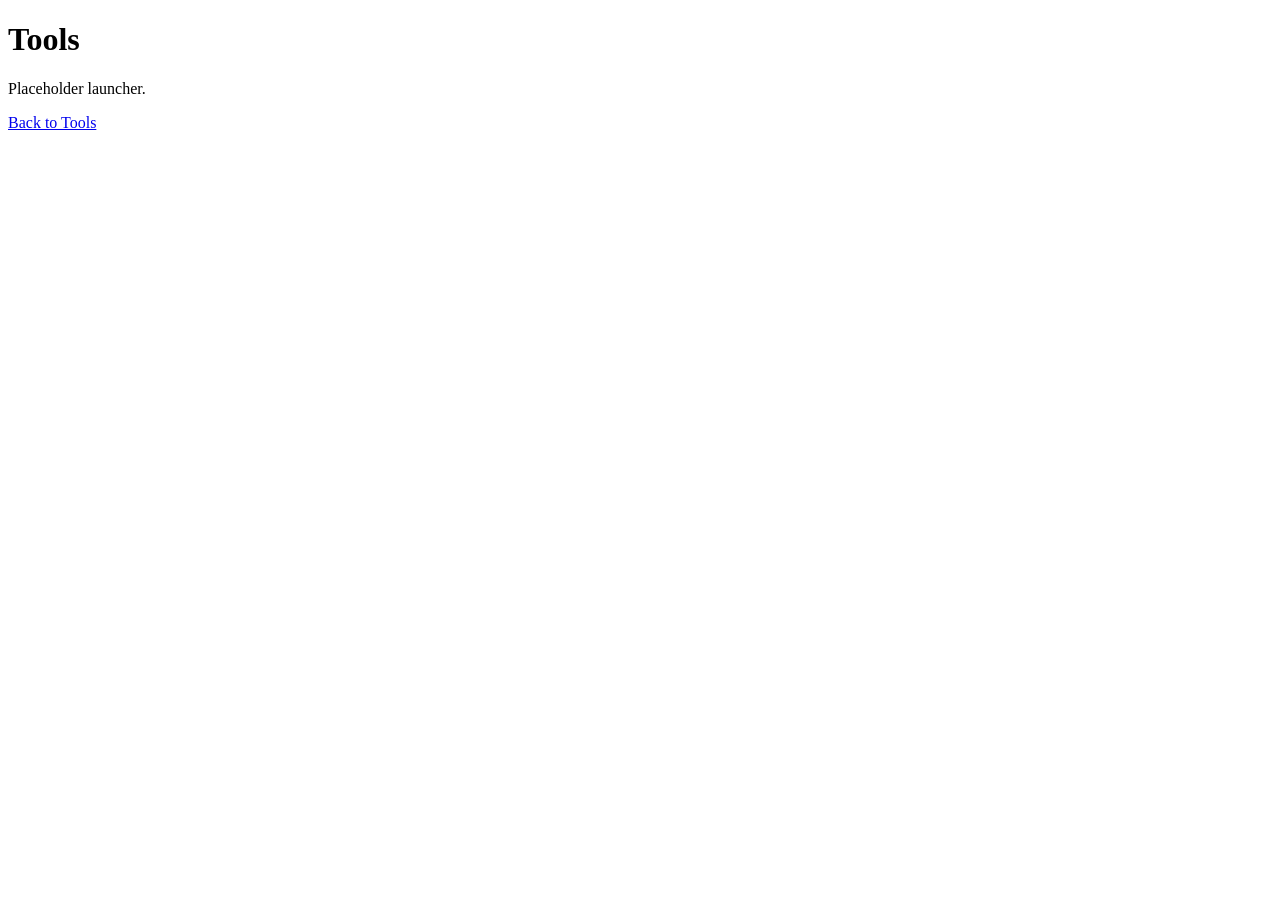
==== index.html @ 0edc9be3 "Release 0.1.0+3cd2ec3.2026-11-11" ====
<!doctype html>
<html lang="en">
<head>
<meta charset="utf-8">
<meta name="viewport" content="width=device-width, initial-scale=1, viewport-fit=cover">
<meta name="robots" content="noindex, nofollow">
<meta name="theme-color" content="#0B6E78">
<link rel="manifest" href="/manifest.webmanifest">
<link rel="icon" href="/icons/icon-192.png">
<title>Tools</title>
  <script type="module" crossorigin src="/assets/placeholder-DkWrITIN.js"></script>
  <link rel="stylesheet" crossorigin href="/assets/placeholder-DCt0NaFY.css">
</head>
<body>
<main id="app"><h1>Tools</h1><p>Placeholder launcher.</p><p><a href="/">Back to Tools</a></p></main>
</body>
</html>
---- assets/placeholder-DCt0NaFY.css ----
@font-face{font-family:Archivo;font-style:normal;font-weight:400;font-display:swap;src:url(/assets/archivo-latin-400-normal-C81ewxNO.woff2)format("woff2")}@font-face{font-family:Archivo;font-style:normal;font-weight:500;font-display:swap;src:url(/assets/archivo-latin-500-normal-CGugC8dq.woff2)format("woff2")}@font-face{font-family:Archivo;font-style:normal;font-weight:600;font-display:swap;src:url(/assets/archivo-latin-600-normal-3BBy0ZsW.woff2)format("woff2")}@font-face{font-family:Archivo;font-style:normal;font-weight:700;font-display:swap;src:url(/assets/archivo-latin-700-normal-D9cHMWGj.woff2)format("woff2")}@font-face{font-family:IBM Plex Mono;font-style:normal;font-weight:400;font-display:swap;src:url(/assets/IBMPlexMono-Regular-Latin1-DYPusg7z.woff2)format("woff2")}@font-face{font-family:IBM Plex Mono;font-style:normal;font-weight:500;font-display:swap;src:url(/assets/IBMPlexMono-Medium-Latin1-CfBEoGIJ.woff2)format("woff2")}:root{--bg:#e7eced;--surface:#fff;--surface-2:#f1f5f6;--surface-3:#e3eaeb;--ink:#0e1517;--ink-2:#31454a;--muted:#5c6e72;--line:#ccd7d9;--line-strong:#aebec1;--accent:#0b6e78;--accent-hi:#0a8794;--accent-ink:#fff;--accent-soft:#daedef;--danger:#a32b21;--danger-soft:#f7e3e1;--stage:#0a0e0f;--stage-2:#141b1d;--stage-ink:#d6e0e2;--stage-line:#2a383b;--r:12px;--r-sm:8px;--r-lg:18px;--shadow:0 1px 2px #0a1e221a, 0 8px 24px #0a1e2214;--shadow-sheet:0 -8px 40px #0a1e2238;--ui:"Archivo", -apple-system, BlinkMacSystemFont, "Segoe UI", Roboto, sans-serif;--mono:"IBM Plex Mono", ui-monospace, SFMono-Regular, Menlo, Consolas, monospace;--touch:44px;--lightningcss-light:initial;--lightningcss-dark: ;color-scheme:light dark}@media (prefers-color-scheme:dark){:root{--lightningcss-light: ;--lightningcss-dark:initial}:root:not([data-theme=light]){--bg:#0d1214;--surface:#151c1e;--surface-2:#1c2528;--surface-3:#243033;--ink:#e6edee;--ink-2:#bccbce;--muted:#8fa1a5;--line:#283436;--line-strong:#3b4c50;--accent:#2baebc;--accent-hi:#4fc9d6;--accent-ink:#052227;--accent-soft:#11363b;--danger:#ee8a80;--danger-soft:#3a1e1b;--stage:#07090a;--stage-2:#111719;--stage-ink:#c9d4d6;--stage-line:#232f32;--shadow:0 1px 2px #00000073, 0 8px 24px #0006;--shadow-sheet:0 -8px 40px #0000008c}}:root[data-theme=dark]{--bg:#0d1214;--surface:#151c1e;--surface-2:#1c2528;--surface-3:#243033;--ink:#e6edee;--ink-2:#bccbce;--muted:#8fa1a5;--line:#283436;--line-strong:#3b4c50;--accent:#2baebc;--accent-hi:#4fc9d6;--accent-ink:#052227;--accent-soft:#11363b;--danger:#ee8a80;--danger-soft:#3a1e1b;--stage:#07090a;--stage-2:#111719;--stage-ink:#c9d4d6;--stage-line:#232f32;--shadow:0 1px 2px #00000073, 0 8px 24px #0006;--shadow-sheet:0 -8px 40px #0000008c}:root{--scrim:#060c0e80;--shadow-float:0 6px 24px #00000059;--z-bar:5;--z-sheet:20;--z-viewer:30;--z-toast:40}
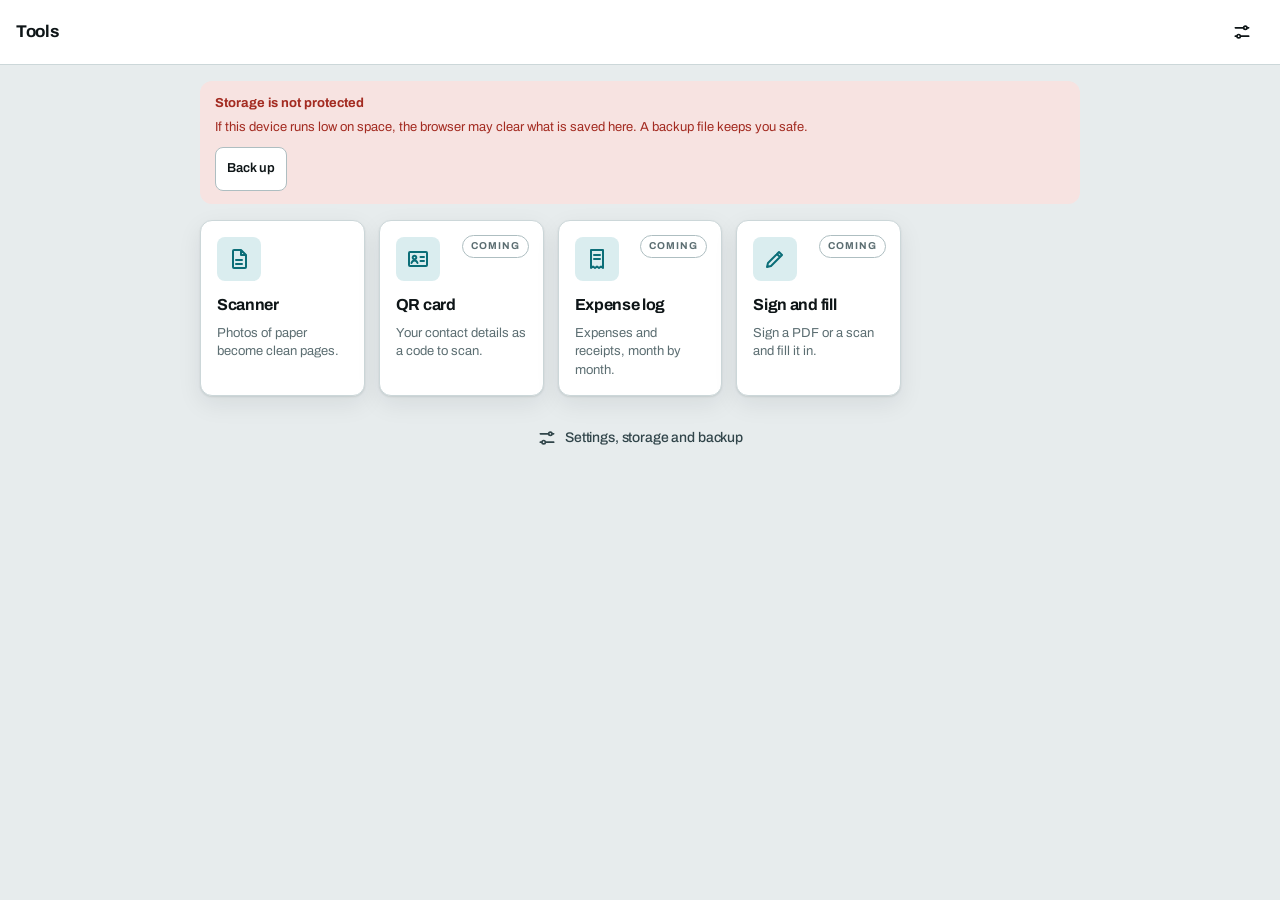
==== commit 931ffeca: "Release 0.1.0+c6ca0df.2026-11-12" ====
--- a/index.html
+++ b/index.html
@@ -8,10 +8,18 @@
 <link rel="manifest" href="/manifest.webmanifest">
 <link rel="icon" href="/icons/icon-192.png">
 <title>Tools</title>
-  <script type="module" crossorigin src="/assets/placeholder-DkWrITIN.js"></script>
-  <link rel="stylesheet" crossorigin href="/assets/placeholder-DCt0NaFY.css">
+<!-- The chosen colours, set before anything is drawn. app/src/theme.ts keeps this copy of the choice. -->
+<script>try{var t=localStorage.getItem("tools.theme");if(t==="light"||t==="dark")document.documentElement.setAttribute("data-theme",t)}catch(e){}</script>
+  <script type="module" crossorigin src="/assets/launcher-BDKqw69Y.js"></script>
+  <link rel="modulepreload" crossorigin href="/assets/page-CAFftNWF.js">
+  <link rel="modulepreload" crossorigin href="/assets/backup-BgKKnVbH.js">
+  <link rel="modulepreload" crossorigin href="/assets/incoming-CDwqfWnA.js">
+  <link rel="modulepreload" crossorigin href="/assets/reach-BmyiDXDU.js">
+  <link rel="modulepreload" crossorigin href="/assets/tools-AoK7GdGH.js">
+  <link rel="stylesheet" crossorigin href="/assets/page-Di5jCSKJ.css">
+  <link rel="stylesheet" crossorigin href="/assets/launcher-C1RZApzm.css">
 </head>
 <body>
-<main id="app"><h1>Tools</h1><p>Placeholder launcher.</p><p><a href="/">Back to Tools</a></p></main>
+<main id="app"></main>
 </body>
 </html>
--- a/assets/page-Di5jCSKJ.css
+++ b/assets/page-Di5jCSKJ.css
@@ -0,0 +1 @@
+@font-face{font-family:Archivo;font-style:normal;font-weight:400;font-display:swap;src:url(/assets/archivo-latin-400-normal-C81ewxNO.woff2)format("woff2")}@font-face{font-family:Archivo;font-style:normal;font-weight:500;font-display:swap;src:url(/assets/archivo-latin-500-normal-CGugC8dq.woff2)format("woff2")}@font-face{font-family:Archivo;font-style:normal;font-weight:600;font-display:swap;src:url(/assets/archivo-latin-600-normal-3BBy0ZsW.woff2)format("woff2")}@font-face{font-family:Archivo;font-style:normal;font-weight:700;font-display:swap;src:url(/assets/archivo-latin-700-normal-D9cHMWGj.woff2)format("woff2")}@font-face{font-family:IBM Plex Mono;font-style:normal;font-weight:400;font-display:swap;src:url(/assets/IBMPlexMono-Regular-Latin1-DYPusg7z.woff2)format("woff2")}@font-face{font-family:IBM Plex Mono;font-style:normal;font-weight:500;font-display:swap;src:url(/assets/IBMPlexMono-Medium-Latin1-CfBEoGIJ.woff2)format("woff2")}:root{--bg:#e7eced;--surface:#fff;--surface-2:#f1f5f6;--surface-3:#e3eaeb;--ink:#0e1517;--ink-2:#31454a;--muted:#5c6e72;--line:#ccd7d9;--line-strong:#aebec1;--accent:#0b6e78;--accent-hi:#0a8794;--accent-ink:#fff;--accent-soft:#daedef;--danger:#a32b21;--danger-soft:#f7e3e1;--stage:#0a0e0f;--stage-2:#141b1d;--stage-ink:#d6e0e2;--stage-line:#2a383b;--r:12px;--r-sm:8px;--r-lg:18px;--shadow:0 1px 2px #0a1e221a, 0 8px 24px #0a1e2214;--shadow-sheet:0 -8px 40px #0a1e2238;--ui:"Archivo", -apple-system, BlinkMacSystemFont, "Segoe UI", Roboto, sans-serif;--mono:"IBM Plex Mono", ui-monospace, SFMono-Regular, Menlo, Consolas, monospace;--touch:44px;--lightningcss-light:initial;--lightningcss-dark: ;color-scheme:light dark}@media (prefers-color-scheme:dark){:root{--lightningcss-light: ;--lightningcss-dark:initial}:root:not([data-theme=light]){--bg:#0d1214;--surface:#151c1e;--surface-2:#1c2528;--surface-3:#243033;--ink:#e6edee;--ink-2:#bccbce;--muted:#8fa1a5;--line:#283436;--line-strong:#3b4c50;--accent:#2baebc;--accent-hi:#4fc9d6;--accent-ink:#052227;--accent-soft:#11363b;--danger:#ee8a80;--danger-soft:#3a1e1b;--stage:#07090a;--stage-2:#111719;--stage-ink:#c9d4d6;--stage-line:#232f32;--shadow:0 1px 2px #00000073, 0 8px 24px #0006;--shadow-sheet:0 -8px 40px #0000008c}}:root[data-theme=dark]{--bg:#0d1214;--surface:#151c1e;--surface-2:#1c2528;--surface-3:#243033;--ink:#e6edee;--ink-2:#bccbce;--muted:#8fa1a5;--line:#283436;--line-strong:#3b4c50;--accent:#2baebc;--accent-hi:#4fc9d6;--accent-ink:#052227;--accent-soft:#11363b;--danger:#ee8a80;--danger-soft:#3a1e1b;--stage:#07090a;--stage-2:#111719;--stage-ink:#c9d4d6;--stage-line:#232f32;--shadow:0 1px 2px #00000073, 0 8px 24px #0006;--shadow-sheet:0 -8px 40px #0000008c}:root{--scrim:#060c0e80;--shadow-float:0 6px 24px #00000059;--z-bar:5;--z-sheet:20;--z-viewer:30;--z-toast:40}*,:before,:after{box-sizing:border-box}html{-webkit-text-size-adjust:100%;-moz-text-size-adjust:100%;text-size-adjust:100%;height:100%}body{background:var(--bg);min-height:100%;color:var(--ink);font-family:var(--ui);flex-direction:column;margin:0;font-size:15px;line-height:1.45;display:flex}body.fill{height:100%;overflow:hidden}h1,h2,h3,p{margin:0}button,input,select,textarea{font:inherit;color:inherit}a{color:var(--accent)}[hidden]{display:none!important}:where(a,button,label.btn,select,input,textarea,[tabindex]):focus-visible{outline:2px solid var(--accent-hi);outline-offset:2px}.mono{font-family:var(--mono);font-variant-numeric:tabular-nums;letter-spacing:-.01em}.lbl{letter-spacing:.1em;text-transform:uppercase;color:var(--muted);font-size:10px;font-weight:700}.hint{color:var(--muted);font-size:12px;line-height:1.4}.bar{background:var(--surface);border-bottom:1px solid var(--line);min-height:56px;z-index:var(--z-bar);flex:none;align-items:center;gap:12px;padding:10px 16px;display:flex;position:sticky;top:0}.bar-bottom{border-bottom:none;border-top:1px solid var(--line);padding-bottom:calc(10px + env(safe-area-inset-bottom,0px));gap:10px;margin-top:auto;top:auto;bottom:0}.brand{flex:1;align-items:center;gap:10px;min-width:0;display:flex}.brand h1{letter-spacing:-.02em;font-size:17px;font-weight:700;line-height:1.1}.brand .sub{color:var(--muted);letter-spacing:.09em;text-transform:uppercase;font-size:11px;line-height:1.3}.count{color:var(--muted);white-space:nowrap;font-size:12px}.btn{appearance:none;border:1px solid var(--line-strong);background:var(--surface);color:var(--ink);border-radius:var(--r);letter-spacing:-.01em;cursor:pointer;white-space:nowrap;min-height:var(--touch);justify-content:center;align-items:center;gap:8px;padding:11px 14px;font-size:14px;font-weight:600;text-decoration:none;transition:background .12s,border-color .12s,transform 60ms;display:inline-flex}.btn:active{transform:translateY(1px)}.btn:disabled,.btn[aria-disabled=true]{opacity:.42;cursor:default;pointer-events:none}.btn svg{flex:none}.btn-primary{background:var(--accent);border-color:var(--accent);color:var(--accent-ink)}.btn-ghost{color:var(--ink-2);background:0 0;border-color:#0000;font-weight:500}.btn-ghost:hover{background:var(--surface-2)}.btn-danger{color:var(--danger);background:0 0;border-color:#0000}.btn-primary.btn-danger{background:var(--danger);border-color:var(--danger);color:var(--surface)}.btn-sm{border-radius:var(--r-sm);padding:7px 11px;font-size:13px}.btn-icon{width:var(--touch);background:0 0;border-color:#0000;border-radius:50%;padding:0}label.btn{position:relative}.hidden-input{opacity:0;cursor:pointer;border:0;width:100%;height:100%;margin:0;padding:0;font-size:1px;position:absolute;inset:0}.view{flex-direction:column;flex:auto;min-height:0;display:flex}.scroll{-webkit-overflow-scrolling:touch;padding:16px;flex:auto;min-height:0;padding-block-end:24px;overflow-y:auto}.row{flex-wrap:wrap;align-items:center;gap:8px;display:flex}.stack{flex-direction:column;gap:12px;display:flex}.grow{flex:1}.sr-only{clip-path:inset(50%);white-space:nowrap;border:0;width:1px;height:1px;margin:-1px;padding:0;position:absolute;overflow:hidden}.empty{text-align:center;flex-direction:column;align-items:center;gap:14px;max-width:520px;margin:0 auto;padding-block:28px;display:flex}.empty h2{letter-spacing:-.02em;text-wrap:balance;font-size:20px;font-weight:700}.empty p{color:var(--muted);max-width:40ch;font-size:14px}.grid{grid-template-columns:repeat(auto-fill,minmax(150px,1fr));gap:14px;max-width:880px;margin:0 auto;display:grid}.card{background:var(--surface);border:1px solid var(--line);border-radius:var(--r);box-shadow:var(--shadow);flex-direction:column;display:flex;overflow:hidden}.chips{scrollbar-width:thin;gap:6px;padding-bottom:2px;display:flex;overflow-x:auto}.chip{border:1px solid var(--line-strong);background:var(--surface);color:var(--ink);cursor:pointer;white-space:nowrap;min-height:var(--touch);border-radius:999px;flex:none;padding:7px 13px;font-size:13px;font-weight:600}.chip[aria-pressed=true]{background:var(--accent);border-color:var(--accent);color:var(--accent-ink)}.seg{border:1px solid var(--line-strong);border-radius:10px;display:flex;overflow:hidden}.seg button{background:var(--surface);color:var(--ink);cursor:pointer;min-height:var(--touch);border:0;border-left:1px solid var(--line-strong);flex:1;padding:10px 8px;font-size:13px;font-weight:600}.seg button:first-child{border-left:0}.seg button[aria-pressed=true]{background:var(--accent);color:var(--accent-ink)}.seg button:focus-visible{outline-offset:-3px}.field{flex-direction:column;gap:7px;display:flex}.input{appearance:none;width:100%;min-height:var(--touch);border:1px solid var(--line-strong);border-radius:var(--r-sm);background:var(--surface);color:var(--ink);padding:10px 12px;font-size:15px}.input::placeholder{color:var(--muted)}.sliders{gap:9px;display:grid}.slider{grid-template-columns:78px 1fr 44px;align-items:center;gap:10px;display:grid}.slider span:first-child{color:var(--muted);font-size:12px}.slider output{font-family:var(--mono);color:var(--muted);text-align:right;font-size:11px}input[type=range]{appearance:none;width:100%;height:var(--touch);background:0 0;margin:0}input[type=range]::-webkit-slider-runnable-track{background:var(--line-strong);border-radius:2px;height:4px}input[type=range]::-moz-range-track{background:var(--line-strong);border-radius:2px;height:4px}input[type=range]::-webkit-slider-thumb{-webkit-appearance:none;background:var(--accent);border:2px solid var(--surface);width:22px;height:22px;box-shadow:var(--shadow);border-radius:50%;margin-top:-9px}input[type=range]::-moz-range-thumb{background:var(--accent);border:2px solid var(--surface);width:20px;height:20px;box-shadow:var(--shadow);border-radius:50%}.backdrop{background:var(--scrim);z-index:var(--z-sheet);overscroll-behavior:contain;justify-content:center;align-items:flex-end;display:flex;position:fixed;inset:0}.sheet{background:var(--surface);border-radius:var(--r-lg) var(--r-lg) 0 0;width:100%;max-width:560px;box-shadow:var(--shadow-sheet);overscroll-behavior:contain;max-height:88%;padding:18px 16px;padding-bottom:calc(18px + env(safe-area-inset-bottom,0px));outline:none;flex-direction:column;gap:16px;display:flex;overflow-y:auto}.sheet h2{letter-spacing:-.02em;font-size:17px;font-weight:700}.sheet-head{justify-content:space-between;align-items:center;gap:10px;display:flex}.sheet-body{color:var(--ink-2);font-size:14px}@media (prefers-reduced-motion:no-preference){.backdrop{animation:.14s ease-out backdrop-in}.sheet{animation:.16s ease-out sheet-in}}@keyframes backdrop-in{0%{opacity:0}}@keyframes sheet-in{0%{transform:translateY(24px)}}.notice{background:var(--surface-2);border:1px solid var(--line);border-radius:var(--r-sm);color:var(--ink-2);padding:10px 12px;font-size:12.5px;line-height:1.45}.notice.warn{background:var(--danger-soft);color:var(--danger);border-color:#0000}.banner{background:var(--danger-soft);max-width:880px;color:var(--danger);border-radius:var(--r);margin:0 auto 16px;padding:13px 15px;font-size:13px;line-height:1.5}.banner strong{margin-bottom:4px;font-weight:700;display:block}.banner .btn{color:var(--ink);background:var(--surface);border-color:var(--line-strong)}.banner .btn-ghost{color:var(--danger);background:0 0;border-color:#0000}.toast{left:50%;bottom:calc(24px + env(safe-area-inset-bottom,0px));background:var(--stage-2);color:var(--stage-ink);z-index:var(--z-toast);box-shadow:var(--shadow-float);text-align:center;pointer-events:none;border-radius:999px;max-width:90%;padding:11px 16px;font-size:13px;position:fixed;transform:translate(-50%)}.spin{border:2px solid var(--line-strong);border-top-color:var(--accent);border-radius:50%;flex:none;width:16px;height:16px;animation:.8s linear infinite spin}@keyframes spin{to{transform:rotate(360deg)}}@media (prefers-reduced-motion:reduce){.spin{animation-duration:2.4s}}:root[data-theme=light]{--lightningcss-light:initial;--lightningcss-dark: ;color-scheme:light}:root[data-theme=dark]{--lightningcss-light: ;--lightningcss-dark:initial;color-scheme:dark}.update-bar{width:100%;min-height:var(--touch);background:var(--accent);color:var(--accent-ink);font:inherit;text-align:center;cursor:pointer;border:0;flex:none;margin:0;padding:10px 16px;font-size:14px;font-weight:600}.update-bar[aria-busy=true]{cursor:default;opacity:.8}.banner.calm{background:var(--accent-soft);color:var(--ink)}.banner.calm .btn-ghost{color:var(--ink-2)}.banner .row{margin-top:10px}
--- a/assets/launcher-C1RZApzm.css
+++ b/assets/launcher-C1RZApzm.css
@@ -0,0 +1 @@
+.tag{letter-spacing:.1em;text-transform:uppercase;color:var(--muted);border:1px solid var(--line-strong);white-space:nowrap;border-radius:999px;padding:3px 8px;font-size:10px;font-weight:700}.launcher{flex:auto;padding:16px}.notices:empty{display:none}.tile{min-height:148px;color:var(--ink);gap:8px;padding:16px;text-decoration:none;position:relative}.tile:hover{border-color:var(--line-strong)}.tile-icon{width:var(--touch);height:var(--touch);border-radius:var(--r-sm);background:var(--accent-soft);color:var(--accent);place-items:center;margin-bottom:4px;display:grid}.tile h2{letter-spacing:-.02em;font-size:16px;font-weight:700}.tile p{color:var(--muted);font-size:13px;line-height:1.4}.tile .tag{position:absolute;top:14px;right:14px}.launcher-foot{justify-content:center;max-width:880px;margin:20px auto 0;display:flex}
